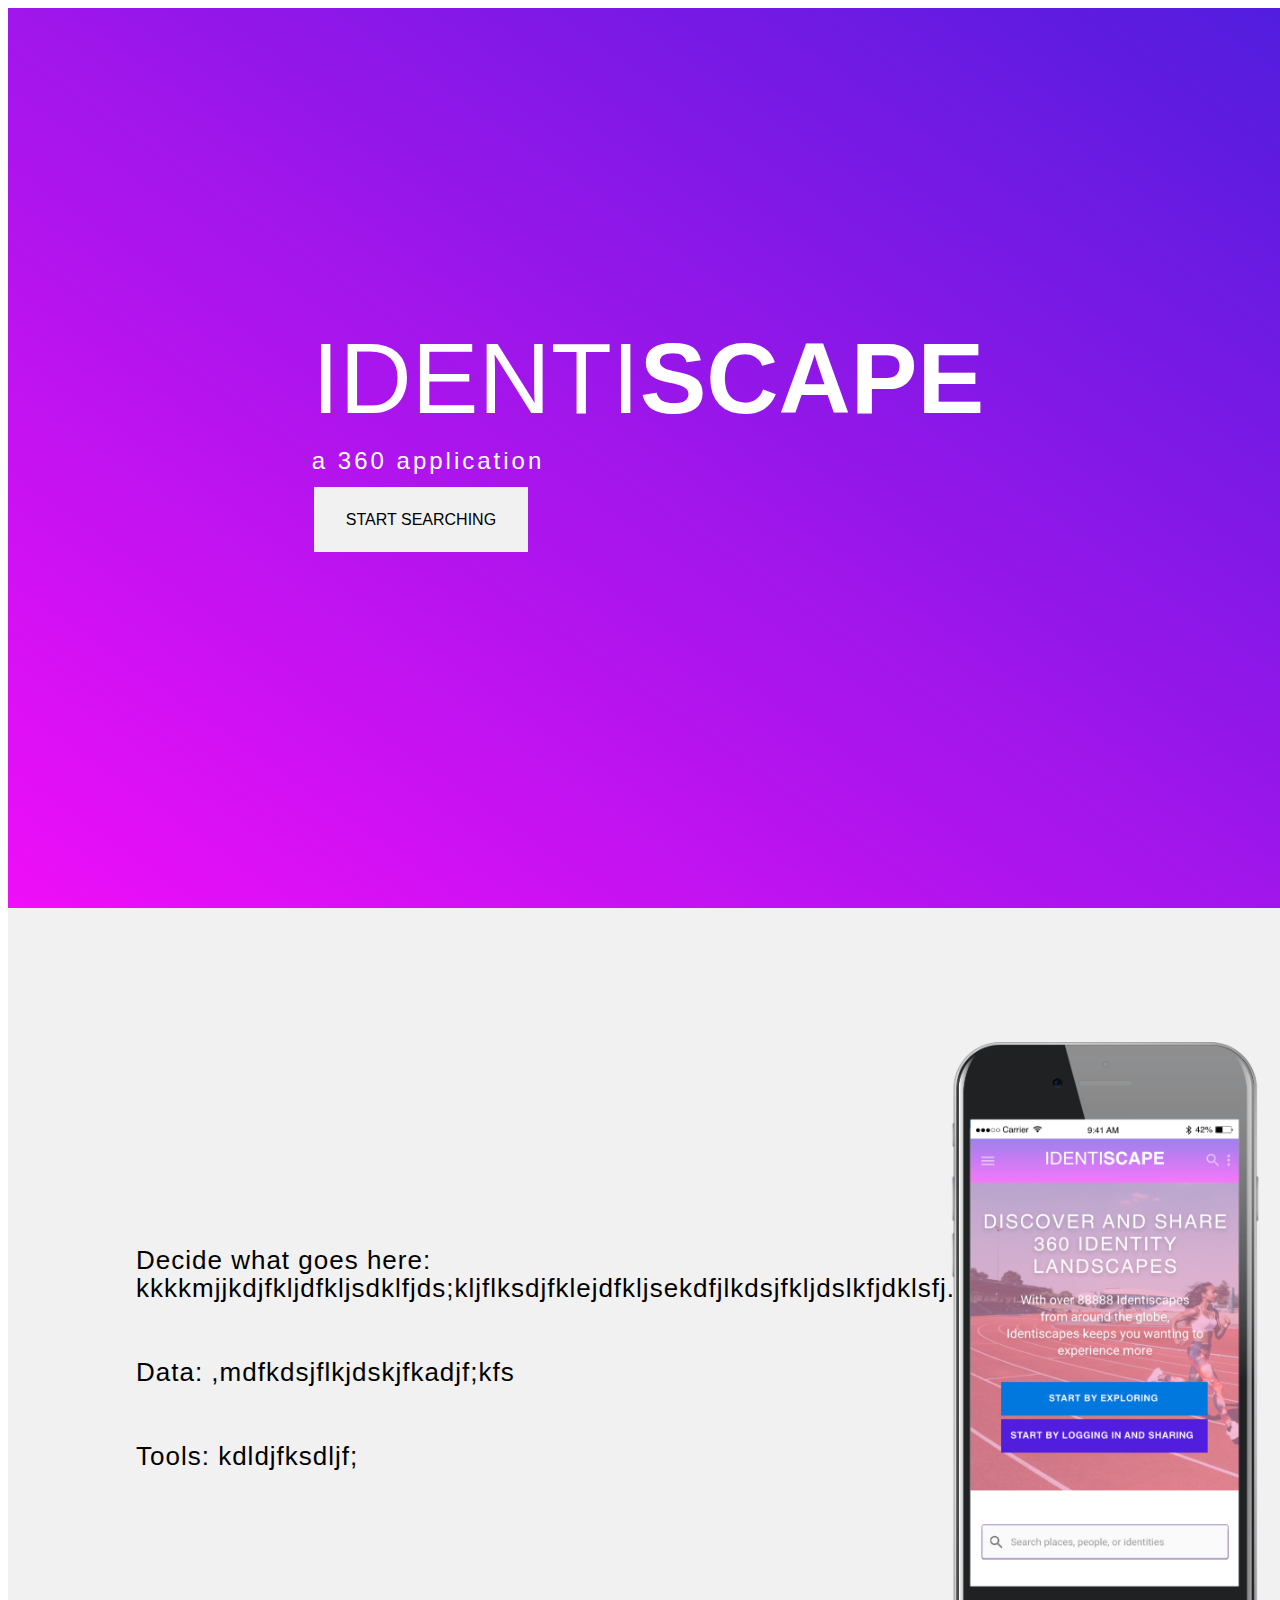
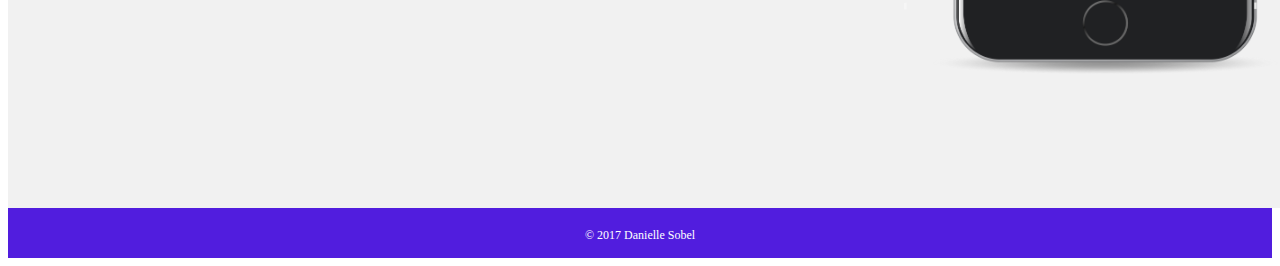
==== Identiscape/index.html @ e72eb624 "Commit change folder" ====
<!DOCTYPE html>
<meta charset="utf-8">
<html>
<head>
<link rel="stylesheet" type="text/css" href="assets/css/style.css">
  <link rel="stylesheet" href="css/bubble_chart.css">
</head>

<body>
<div class="intro short_content" id="introduction">
<!-- PRETTY STUFF STARTS HERE -->
    <div>
     
     <span id="name">Identi<span class="scape">SCAPE</span> <br> 
      <span id="title">a 360 application</span><br>
           <a href="project.html" class="button">Start Searching</a>


     

    </div>
  </div> 


<div class="about short_content" id="about">


    <p> Decide what goes here: kkkkmjjkdjfkljdfkljsdklfjds;kljflksdjfklejdfkljsekdfjlkdsjfkljdslkfjdklsfj. <br><br><br>Data: ,mdfkdsjflkjdskjfkadjf;kfs<br><br><br>Tools: kdldjfksdljf;</p> 
    <br><br>
 


      <img src="phone.png">
  </div> 


<div id="bottom">
  © 2017 Danielle Sobel
</div>

<!-- BUBBLE D3 STARTS HERE -->
<!-- <div class="container">
   

    <div id="vis"></div>
     <h1>Coach Stats: <br>These are the people who coached in Penn State history</h1>
  </div>


<script src="//d3js.org/d3.v4.min.js"></script>
  <script src="src/tooltip.js"></script>
  <script src="src/bubble_chart.js"></script>


<div class="about short_content" id="about">
    <p> "Believe deep down in your heart that you're destined for great things".<br> - Joe Paterno </p> 
  </div> 
<! DIMPLE STARTS HERE -->




<!-- </body>

 
<div id="chartContainer">
  <script src="/lib/d3.v4.3.0.js"></script>
  <script src="/dist/dimple.v2.3.0.js"></script>
  <script type="text/javascript">
  // <link href="css/style.css" rel="stylesheet">


    var svg = dimple.newSvg("#chartContainer", 650, 500);
      d3.tsv("/data/example_data.tsv", function (data) {
        data = dimple.filterData(data, "Date", ["01/07/2012", "01/08/2012"]);
        var myChart = new dimple.chart(svg, data);
        myChart.setBounds(60, 30, 500, 330)
        var x = myChart.addCategoryAxis("x", "Year");
        x.addOrderRule("Date");
        myChart.addMeasureAxis("y", "Points");
        myChart.addMeasureAxis("z", "Points");
        myChart.addSeries("Players", dimple.plot.bubble);
        // myChart.addLegend(140, 10, 360, 20, "right");
        myChart.draw();
      });
  </script>
  <h1>Offensive Stats 2000-2016:</h1>

 
</div> --> 




</html>
---- Identiscape/assets/css/style.css ----
/** {
    margin:0;
    padding:0;

}


html {
    zoom: 0.9;
}
body{
    font: normal 16px Helvetica, sans-serif;
}
h1, h3{
    font: normal 24px Helvetica, sans-serif;
}
a:link, a:visited {
    color: rgba(231, 11, 128, 0.9);
    text-decoration: none;
}*/



.intro {
   /* background-color: white;*/
     background-image:
    linear-gradient(
      to top right, 
      #EF0EF8, #511DDE
    );
}


.short_content {
    height: 100vh;
    width: 100vw;
    display: -webkit-box;
    display: -moz-box;
    display: -ms-flexbox;
    display: -webkit-flex;
    display: flex;
    justify-content: left;
    align-items: left;
    text-align: left;
}


.scape{
    font-weight: bolder;
}


#name {
    color: white;
    text-transform: uppercase;
    font-family: 'Avenir_Black', Helvetica, sans-serif;
    font-size: 100px;
    line-height: 35px;
    background-image:
    font-weight: lighter;
   
}

#title {
    color: white;
    text-transform: lowercase;
    font-family: 'Avenir_Light', Helvetica, sans-serif;
    font-size: 24px;
    line-height: 24px;
    letter-spacing: 3px;

}

#chartContainer{
 
    text-align: center;
    background-color: white;
     height: 100vh;
    width: 100vw;
    display: -webkit-box;
    display: -moz-box;
    display: -ms-flexbox;
    display: -webkit-flex;
    display: flex;
    justify-content: center;
    align-items: center;
}

.about {
    background-color: #f1f1f1;
}

.short_content {
    height: 100vh;
    width: 100vw;
    display: -webkit-box;
    display: -moz-box;
    display: -ms-flexbox;
    display: -webkit-flex;
    display: flex;
    justify-content: center;
    align-items: center;
}

.about p {
    color: black;
    font-family:  Helvetica, sans-serif;
    font-size: 26px;
    line-height: 28px;
    letter-spacing: 1px;
    margin-left: 10%;
    text-align: left;
    width: 60%;
    min-width: 450px;
}

p {
    display: block;
    -webkit-margin-before: 1em;
    -webkit-margin-after: 1em;
    -webkit-margin-start: 0px;
    -webkit-margin-end: 0px;
}

img{
    text-align: center;
    width: 30%;
    height: auto;
    display: inline-block;
}

.button {
    background-color: #f1f1f1;
    border: none;
    color: black;
    padding: 15px 32px;
    text-align: center;
    text-decoration: none;
    display: inline-block;
    font-size: 16px;
    margin: 4px 2px;
    cursor: pointer;
}
#bottom{
  position:relative;
  width:100%;
  height:30px;   
  bottom:0;
  background-color:  #511DDE;
  color: white;
  text-align: center;
  vertical-align: middle;
  font-size: 12px;
  padding-top:20px;
}
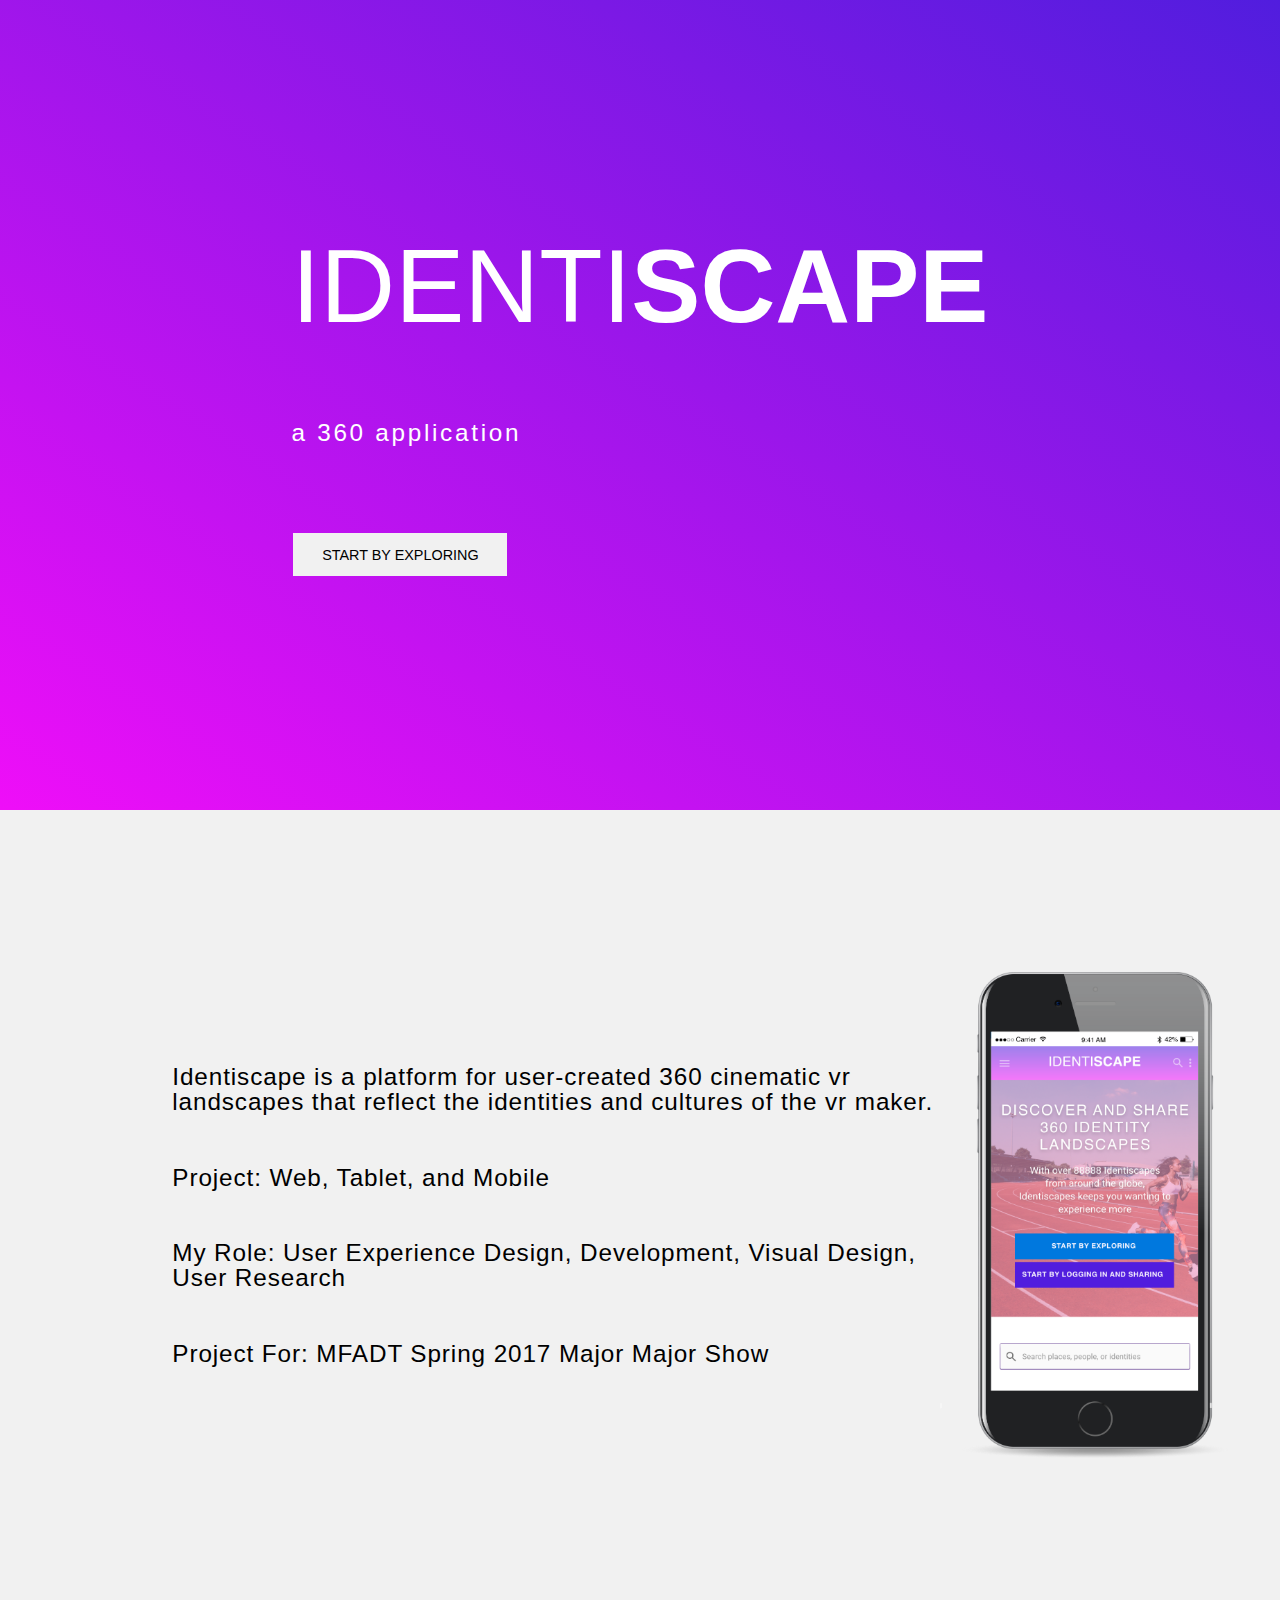
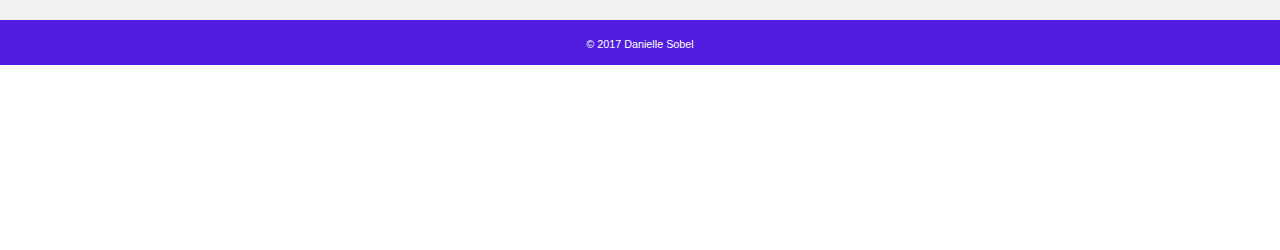
==== commit 3b62ab9c: "Responsive" ====
--- a/Identiscape/index.html
+++ b/Identiscape/index.html
@@ -14,7 +14,7 @@
      
      <span id="name">Identi<span class="scape">SCAPE</span> <br> 
       <span id="title">a 360 application</span><br>
-           <a href="project.html" class="button">Start Searching</a>
+           <a href="project.html" class="button">Start by Exploring</a>
 
 
      
@@ -26,8 +26,8 @@
 <div class="about short_content" id="about">
 
 
-    <p> Decide what goes here: kkkkmjjkdjfkljdfkljsdklfjds;kljflksdjfklejdfkljsekdfjlkdsjfkljdslkfjdklsfj. <br><br><br>Data: ,mdfkdsjflkjdskjfkadjf;kfs<br><br><br>Tools: kdldjfksdljf;</p> 
-    <br><br>
+    <p>Identiscape is a platform for user-created 360 cinematic vr landscapes that reflect the identities and cultures of the vr maker. <br><br><br>Project: Web, Tablet, and Mobile<br><br><br>My Role: User Experience Design, Development, Visual Design, User Research
+    <br><br><br>Project For: MFADT Spring 2017 Major Major Show</p> 
  
 
 
--- a/Identiscape/assets/css/style.css
+++ b/Identiscape/assets/css/style.css
@@ -1,4 +1,4 @@
-/** {
+* {
     margin:0;
     padding:0;
 
@@ -15,12 +15,28 @@
     font: normal 24px Helvetica, sans-serif;
 }
 a:link, a:visited {
-    color: rgba(231, 11, 128, 0.9);
+    color: black;
     text-decoration: none;
-}*/
+}
 
 
+/*@media (max-width: 600px){
+    .main-content{
+        margin: 45px auto;
+        padding: 0 25px;
+    }
+}
 
+@media (max-width: 800px){
+    img{
+        width: 200px;
+    }
+
+    .about{
+        max-width: 200px;
+        font-size: 
+    }
+}*/
 .intro {
    /* background-color: white;*/
      background-image:
@@ -33,7 +49,7 @@
 
 .short_content {
     height: 100vh;
-    width: 100vw;
+    width: auto;
     display: -webkit-box;
     display: -moz-box;
     display: -ms-flexbox;
@@ -42,6 +58,8 @@
     justify-content: left;
     align-items: left;
     text-align: left;
+    margin: 0;
+    padding: 0;
 }
 
 
@@ -55,7 +73,7 @@
     text-transform: uppercase;
     font-family: 'Avenir_Black', Helvetica, sans-serif;
     font-size: 100px;
-    line-height: 35px;
+    font-size: 9.0vw;
     background-image:
     font-weight: lighter;
    
@@ -65,26 +83,12 @@
     color: white;
     text-transform: lowercase;
     font-family: 'Avenir_Light', Helvetica, sans-serif;
-    font-size: 24px;
+    font-size: 3.0vh;
     line-height: 24px;
     letter-spacing: 3px;
 
 }
 
-#chartContainer{
- 
-    text-align: center;
-    background-color: white;
-     height: 100vh;
-    width: 100vw;
-    display: -webkit-box;
-    display: -moz-box;
-    display: -ms-flexbox;
-    display: -webkit-flex;
-    display: flex;
-    justify-content: center;
-    align-items: center;
-}
 
 .about {
     background-color: #f1f1f1;
@@ -92,7 +96,7 @@
 
 .short_content {
     height: 100vh;
-    width: 100vw;
+    width: auto;
     display: -webkit-box;
     display: -moz-box;
     display: -ms-flexbox;
@@ -105,28 +109,29 @@
 .about p {
     color: black;
     font-family:  Helvetica, sans-serif;
-    font-size: 26px;
+     font-size: 3vmin;
     line-height: 28px;
     letter-spacing: 1px;
     margin-left: 10%;
     text-align: left;
     width: 60%;
-    min-width: 450px;
+    min-width: 50px;
 }
 
-p {
+/*p {
     display: block;
     -webkit-margin-before: 1em;
     -webkit-margin-after: 1em;
     -webkit-margin-start: 0px;
     -webkit-margin-end: 0px;
-}
+
+}*/
 
 img{
     text-align: center;
-    width: 30%;
-    height: auto;
-    display: inline-block;
+    width: auto;
+    height: 60%;
+    display: block;
 }
 
 .button {
